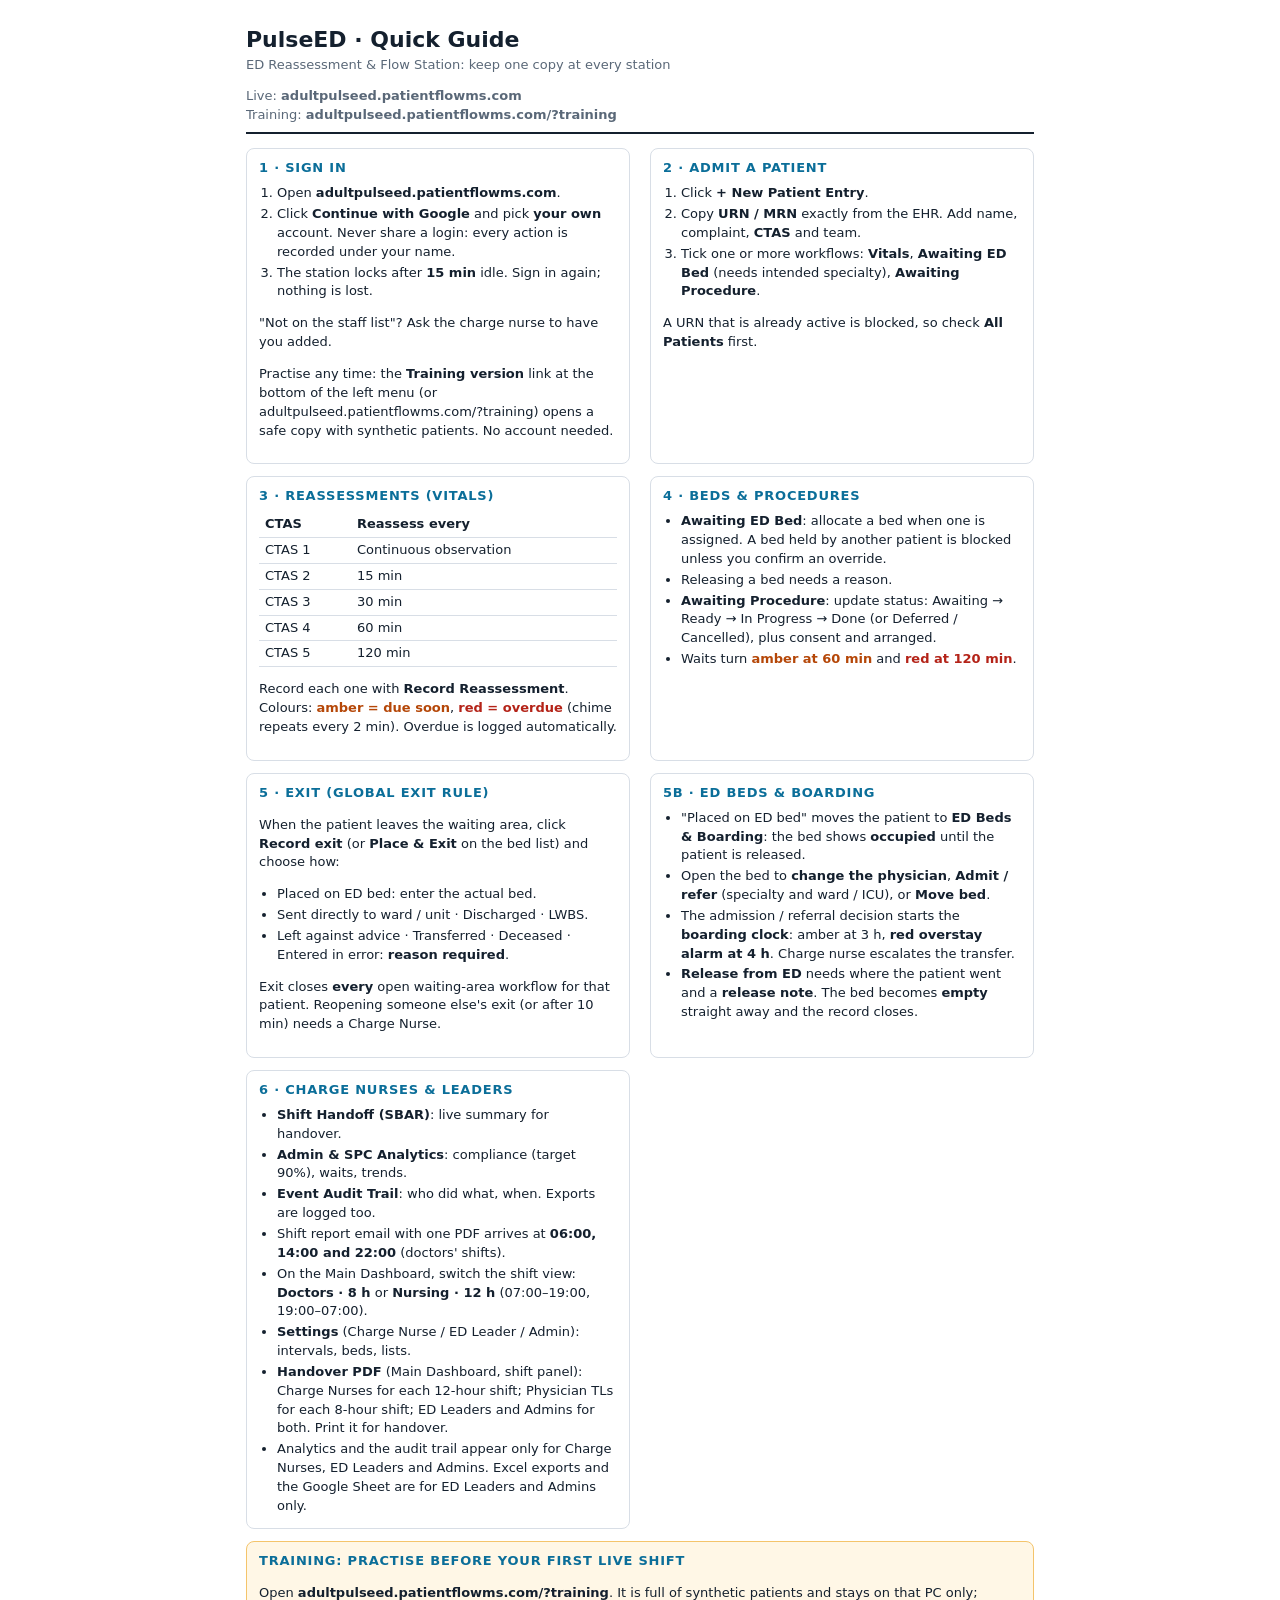
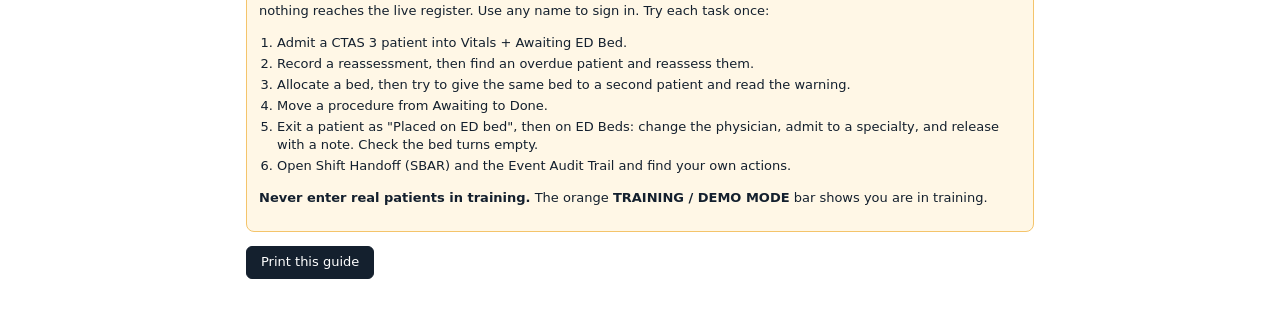
==== quick-guide.html @ 7cdae55a "Add files via upload" ====
<!doctype html>
<html lang="en">
<head>
<meta charset="utf-8">
<meta name="viewport" content="width=device-width, initial-scale=1">
<title>PulseED Quick Guide</title>
<style>
  :root { --ink: #14202e; --muted: #5a6878; --line: #d8dee6; --bg: #ffffff; --accent: #0b6e99; --red: #b42318; --amber: #b54708; --green: #067647; }
  * { box-sizing: border-box; }
  body { margin: 0; background: var(--bg); color: var(--ink); font: 13px/1.45 system-ui, -apple-system, "Segoe UI", Roboto, sans-serif; }
  .page { max-width: 820px; margin: 0 auto; padding: 24px 16px 32px; }
  header { display: flex; justify-content: space-between; align-items: flex-end; gap: 12px; border-bottom: 2px solid var(--ink); padding-bottom: 8px; margin-bottom: 14px; flex-wrap: wrap; }
  h1 { font-size: 22px; margin: 0; }
  header p { margin: 0; color: var(--muted); }
  h2 { font-size: 13px; text-transform: uppercase; letter-spacing: .06em; color: var(--accent); margin: 0 0 6px; }
  .grid { display: grid; grid-template-columns: 1fr 1fr; gap: 12px 20px; }
  section { border: 1px solid var(--line); border-radius: 8px; padding: 10px 12px; break-inside: avoid; }
  ol, ul { margin: 0; padding-left: 18px; }
  li { margin: 2px 0; }
  table { width: 100%; border-collapse: collapse; }
  td, th { text-align: left; padding: 3px 6px; border-bottom: 1px solid var(--line); vertical-align: top; }
  th { font-weight: 600; }
  .wide { grid-column: 1 / -1; }
  .red { color: var(--red); font-weight: 600; } .amber { color: var(--amber); font-weight: 600; } .green { color: var(--green); font-weight: 600; }
  .note { background: #fff7e6; border-color: #f4c46b; }
  .links a { color: var(--accent); }
  .print { margin-top: 14px; }
  button { font: inherit; padding: 6px 14px; border: 1px solid var(--ink); background: var(--ink); color: #fff; border-radius: 6px; cursor: pointer; }
  @media (max-width: 640px) { .grid { grid-template-columns: 1fr; } }
  @media print { .page { padding: 0; max-width: none; } .print { display: none; } body { font-size: 11.5px; } @page { size: A4; margin: 12mm; } }
</style>
</head>
<body>
<div class="page">
  <header>
    <div><h1>PulseED · Quick Guide</h1><p>ED Reassessment &amp; Flow Station: keep one copy at every station</p></div>
    <p class="links">Live: <b>adultpulseed.patientflowms.com</b><br>Training: <b>adultpulseed.patientflowms.com/?training</b></p>
  </header>

  <div class="grid">
    <section>
      <h2>1 · Sign in</h2>
      <ol>
        <li>Open <b>adultpulseed.patientflowms.com</b>.</li>
        <li>Click <b>Continue with Google</b> and pick <b>your own</b> account. Never share a login: every action is recorded under your name.</li>
        <li>The station locks after <b>15 min</b> idle. Sign in again; nothing is lost.</li>
      </ol>
      <p>"Not on the staff list"? Ask the charge nurse to have you added.</p>
      <p>Practise any time: the <b>Training version</b> link at the bottom of the left menu (or adultpulseed.patientflowms.com/?training) opens a safe copy with synthetic patients. No account needed.</p>
    </section>

    <section>
      <h2>2 · Admit a patient</h2>
      <ol>
        <li>Click <b>+ New Patient Entry</b>.</li>
        <li>Copy <b>URN / MRN</b> exactly from the EHR. Add name, complaint, <b>CTAS</b> and team.</li>
        <li>Tick one or more workflows: <b>Vitals</b>, <b>Awaiting ED Bed</b> (needs intended specialty), <b>Awaiting Procedure</b>.</li>
      </ol>
      <p>A URN that is already active is blocked, so check <b>All Patients</b> first.</p>
    </section>

    <section>
      <h2>3 · Reassessments (Vitals)</h2>
      <table>
        <tr><th>CTAS</th><th>Reassess every</th></tr>
        <tr><td>CTAS 1</td><td>Continuous observation</td></tr>
        <tr><td>CTAS 2</td><td>15 min</td></tr>
        <tr><td>CTAS 3</td><td>30 min</td></tr>
        <tr><td>CTAS 4</td><td>60 min</td></tr>
        <tr><td>CTAS 5</td><td>120 min</td></tr>
      </table>
      <p>Record each one with <b>Record Reassessment</b>. Colours: <span class="amber">amber = due soon</span>, <span class="red">red = overdue</span> (chime repeats every 2 min). Overdue is logged automatically.</p>
    </section>

    <section>
      <h2>4 · Beds &amp; procedures</h2>
      <ul>
        <li><b>Awaiting ED Bed</b>: allocate a bed when one is assigned. A bed held by another patient is blocked unless you confirm an override.</li>
        <li>Releasing a bed needs a reason.</li>
        <li><b>Awaiting Procedure</b>: update status: Awaiting → Ready → In Progress → Done (or Deferred / Cancelled), plus consent and arranged.</li>
        <li>Waits turn <span class="amber">amber at 60 min</span> and <span class="red">red at 120 min</span>.</li>
      </ul>
    </section>

    <section>
      <h2>5 · Exit (Global Exit Rule)</h2>
      <p>When the patient leaves the waiting area, click <b>Record exit</b> (or <b>Place &amp; Exit</b> on the bed list) and choose how:</p>
      <ul>
        <li>Placed on ED bed: enter the actual bed.</li>
        <li>Sent directly to ward / unit · Discharged · LWBS.</li>
        <li>Left against advice · Transferred · Deceased · Entered in error: <b>reason required</b>.</li>
      </ul>
      <p>Exit closes <b>every</b> open waiting-area workflow for that patient. Reopening someone else's exit (or after 10 min) needs a Charge Nurse.</p>
    </section>

    <section>
      <h2>5b · ED Beds &amp; Boarding</h2>
      <ul>
        <li>"Placed on ED bed" moves the patient to <b>ED Beds &amp; Boarding</b>: the bed shows <b>occupied</b> until the patient is released.</li>
        <li>Open the bed to <b>change the physician</b>, <b>Admit / refer</b> (specialty and ward / ICU), or <b>Move bed</b>.</li>
        <li>The admission / referral decision starts the <b>boarding clock</b>: amber at 3 h, <b>red overstay alarm at 4 h</b>. Charge nurse escalates the transfer.</li>
        <li><b>Release from ED</b> needs where the patient went and a <b>release note</b>. The bed becomes <b>empty</b> straight away and the record closes.</li>
      </ul>
    </section>

    <section>
      <h2>6 · Charge nurses &amp; leaders</h2>
      <ul>
        <li><b>Shift Handoff (SBAR)</b>: live summary for handover.</li>
        <li><b>Admin &amp; SPC Analytics</b>: compliance (target 90%), waits, trends.</li>
        <li><b>Event Audit Trail</b>: who did what, when. Exports are logged too.</li>
        <li>Shift report email with one PDF arrives at <b>06:00, 14:00 and 22:00</b> (doctors' shifts).</li>
        <li>On the Main Dashboard, switch the shift view: <b>Doctors · 8 h</b> or <b>Nursing · 12 h</b> (07:00–19:00, 19:00–07:00).</li>
        <li><b>Settings</b> (Charge Nurse / ED Leader / Admin): intervals, beds, lists.</li>
        <li><b>Handover PDF</b> (Main Dashboard, shift panel): Charge Nurses for each 12-hour shift; Physician TLs for each 8-hour shift; ED Leaders and Admins for both. Print it for handover.</li>
        <li>Analytics and the audit trail appear only for Charge Nurses, ED Leaders and Admins. Excel exports and the Google Sheet are for ED Leaders and Admins only.</li>
      </ul>
    </section>

    <section class="wide note">
      <h2>Training: practise before your first live shift</h2>
      <p>Open <b>adultpulseed.patientflowms.com/?training</b>. It is full of synthetic patients and stays on that PC only; nothing reaches the live register. Use any name to sign in. Try each task once:</p>
      <ol>
        <li>Admit a CTAS 3 patient into Vitals + Awaiting ED Bed.</li>
        <li>Record a reassessment, then find an overdue patient and reassess them.</li>
        <li>Allocate a bed, then try to give the same bed to a second patient and read the warning.</li>
        <li>Move a procedure from Awaiting to Done.</li>
        <li>Exit a patient as "Placed on ED bed", then on ED Beds: change the physician, admit to a specialty, and release with a note. Check the bed turns empty.</li>
        <li>Open Shift Handoff (SBAR) and the Event Audit Trail and find your own actions.</li>
      </ol>
      <p><b>Never enter real patients in training.</b> The orange <b>TRAINING / DEMO MODE</b> bar shows you are in training.</p>
    </section>
  </div>

  <div class="print"><button onclick="window.print()">Print this guide</button></div>
</div>
</body>
</html>
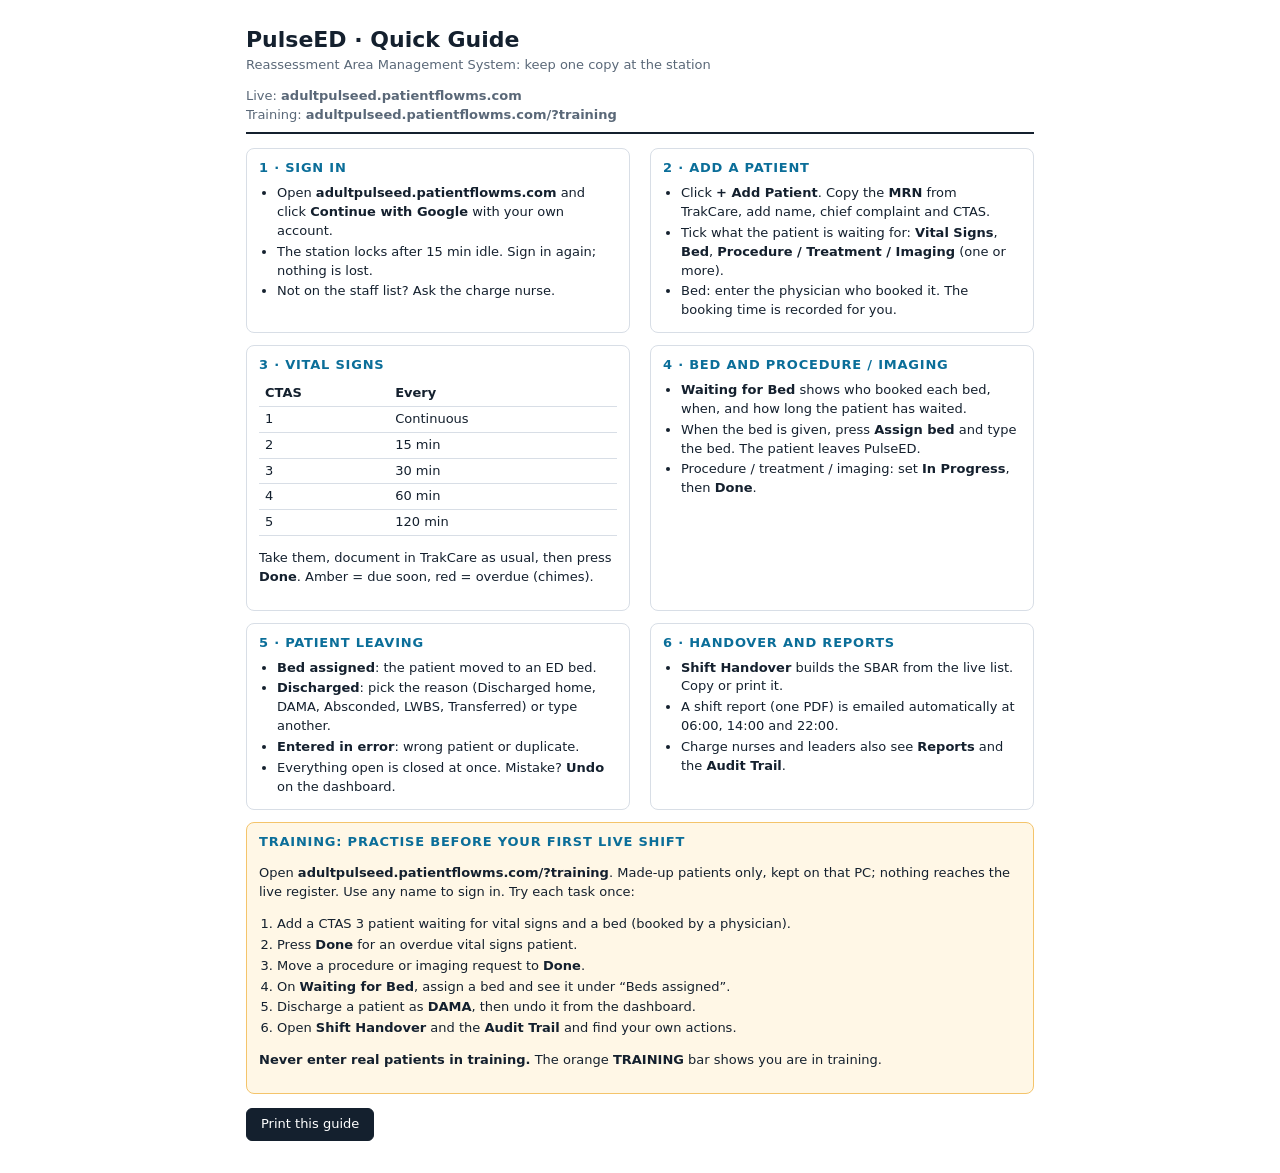
==== commit aa787873: "Release 20261109r: PulseED Reassessment Area" ====
--- a/quick-guide.html
+++ b/quick-guide.html
@@ -3,7 +3,7 @@
 <head>
 <meta charset="utf-8">
 <meta name="viewport" content="width=device-width, initial-scale=1">
-<title>PulseED Quick Guide</title>
+<title>PulseED Reassessment Area · Quick Guide</title>
 <style>
   :root { --ink: #14202e; --muted: #5a6878; --line: #d8dee6; --bg: #ffffff; --accent: #0b6e99; --red: #b42318; --amber: #b54708; --green: #067647; }
   * { box-sizing: border-box; }
@@ -33,102 +33,69 @@
 <body>
 <div class="page">
   <header>
-    <div><h1>PulseED · Quick Guide</h1><p>ED Reassessment &amp; Flow Station: keep one copy at every station</p></div>
+    <div><h1>PulseED · Quick Guide</h1><p>Reassessment Area Management System: keep one copy at the station</p></div>
     <p class="links">Live: <b>adultpulseed.patientflowms.com</b><br>Training: <b>adultpulseed.patientflowms.com/?training</b></p>
   </header>
 
   <div class="grid">
     <section>
       <h2>1 · Sign in</h2>
-      <ol>
-        <li>Open <b>adultpulseed.patientflowms.com</b>.</li>
-        <li>Click <b>Continue with Google</b> and pick <b>your own</b> account. Never share a login: every action is recorded under your name.</li>
-        <li>The station locks after <b>15 min</b> idle. Sign in again; nothing is lost.</li>
-      </ol>
-      <p>"Not on the staff list"? Ask the charge nurse to have you added.</p>
-      <p>Practise any time: the <b>Training version</b> link at the bottom of the left menu (or adultpulseed.patientflowms.com/?training) opens a safe copy with synthetic patients. No account needed.</p>
-    </section>
-
-    <section>
-      <h2>2 · Admit a patient</h2>
-      <ol>
-        <li>Click <b>+ New Patient Entry</b>.</li>
-        <li>Copy <b>URN / MRN</b> exactly from the EHR. Add name, complaint, <b>CTAS</b> and team.</li>
-        <li>Tick one or more workflows: <b>Vitals</b>, <b>Awaiting ED Bed</b> (needs intended specialty), <b>Awaiting Procedure</b>.</li>
-      </ol>
-      <p>A URN that is already active is blocked, so check <b>All Patients</b> first.</p>
-    </section>
-
-    <section>
-      <h2>3 · Reassessments (Vitals)</h2>
-      <table>
-        <tr><th>CTAS</th><th>Reassess every</th></tr>
-        <tr><td>CTAS 1</td><td>Continuous observation</td></tr>
-        <tr><td>CTAS 2</td><td>15 min</td></tr>
-        <tr><td>CTAS 3</td><td>30 min</td></tr>
-        <tr><td>CTAS 4</td><td>60 min</td></tr>
-        <tr><td>CTAS 5</td><td>120 min</td></tr>
-      </table>
-      <p>Record each one with <b>Record Reassessment</b>. Colours: <span class="amber">amber = due soon</span>, <span class="red">red = overdue</span> (chime repeats every 2 min). Overdue is logged automatically.</p>
-    </section>
-
-    <section>
-      <h2>4 · Beds &amp; procedures</h2>
       <ul>
-        <li><b>Awaiting ED Bed</b>: allocate a bed when one is assigned. A bed held by another patient is blocked unless you confirm an override.</li>
-        <li>Releasing a bed needs a reason.</li>
-        <li><b>Awaiting Procedure</b>: update status: Awaiting → Ready → In Progress → Done (or Deferred / Cancelled), plus consent and arranged.</li>
-        <li>Waits turn <span class="amber">amber at 60 min</span> and <span class="red">red at 120 min</span>.</li>
+        <li>Open <b>adultpulseed.patientflowms.com</b> and click <b>Continue with Google</b> with your own account.</li>
+        <li>The station locks after 15 min idle. Sign in again; nothing is lost.</li>
+        <li>Not on the staff list? Ask the charge nurse.</li>
       </ul>
     </section>
-
     <section>
-      <h2>5 · Exit (Global Exit Rule)</h2>
-      <p>When the patient leaves the waiting area, click <b>Record exit</b> (or <b>Place &amp; Exit</b> on the bed list) and choose how:</p>
+      <h2>2 · Add a patient</h2>
       <ul>
-        <li>Placed on ED bed: enter the actual bed.</li>
-        <li>Sent directly to ward / unit · Discharged · LWBS.</li>
-        <li>Left against advice · Transferred · Deceased · Entered in error: <b>reason required</b>.</li>
-      </ul>
-      <p>Exit closes <b>every</b> open waiting-area workflow for that patient. Reopening someone else's exit (or after 10 min) needs a Charge Nurse.</p>
-    </section>
-
-    <section>
-      <h2>5b · ED Beds &amp; Boarding</h2>
-      <ul>
-        <li>"Placed on ED bed" moves the patient to <b>ED Beds &amp; Boarding</b>: the bed shows <b>occupied</b> until the patient is released.</li>
-        <li>Open the bed to <b>change the physician</b>, <b>Admit / refer</b> (specialty and ward / ICU), or <b>Move bed</b>.</li>
-        <li>The admission / referral decision starts the <b>boarding clock</b>: amber at 3 h, <b>red overstay alarm at 4 h</b>. Charge nurse escalates the transfer.</li>
-        <li><b>Release from ED</b> needs where the patient went and a <b>release note</b>. The bed becomes <b>empty</b> straight away and the record closes.</li>
+        <li>Click <b>+ Add Patient</b>. Copy the <b>MRN</b> from TrakCare, add name, chief complaint and CTAS.</li>
+        <li>Tick what the patient is waiting for: <b>Vital Signs</b>, <b>Bed</b>, <b>Procedure / Treatment / Imaging</b> (one or more).</li>
+        <li>Bed: enter the physician who booked it. The booking time is recorded for you.</li>
       </ul>
     </section>
-
     <section>
-      <h2>6 · Charge nurses &amp; leaders</h2>
+      <h2>3 · Vital signs</h2>
+      <table><tr><th>CTAS</th><th>Every</th></tr><tr><td>1</td><td>Continuous</td></tr><tr><td>2</td><td>15 min</td></tr><tr><td>3</td><td>30 min</td></tr><tr><td>4</td><td>60 min</td></tr><tr><td>5</td><td>120 min</td></tr></table>
+      <p>Take them, document in TrakCare as usual, then press <b>Done</b>. Amber = due soon, red = overdue (chimes).</p>
+    </section>
+    <section>
+      <h2>4 · Bed and procedure / imaging</h2>
       <ul>
-        <li><b>Shift Handoff (SBAR)</b>: live summary for handover.</li>
-        <li><b>Admin &amp; SPC Analytics</b>: compliance (target 90%), waits, trends.</li>
-        <li><b>Event Audit Trail</b>: who did what, when. Exports are logged too.</li>
-        <li>Shift report email with one PDF arrives at <b>06:00, 14:00 and 22:00</b> (doctors' shifts).</li>
-        <li>On the Main Dashboard, switch the shift view: <b>Doctors · 8 h</b> or <b>Nursing · 12 h</b> (07:00–19:00, 19:00–07:00).</li>
-        <li><b>Settings</b> (Charge Nurse / ED Leader / Admin): intervals, beds, lists.</li>
-        <li><b>Handover PDF</b> (Main Dashboard, shift panel): Charge Nurses for each 12-hour shift; Physician TLs for each 8-hour shift; ED Leaders and Admins for both. Print it for handover.</li>
-        <li>Analytics and the audit trail appear only for Charge Nurses, ED Leaders and Admins. Excel exports and the Google Sheet are for ED Leaders and Admins only.</li>
+        <li><b>Waiting for Bed</b> shows who booked each bed, when, and how long the patient has waited.</li>
+        <li>When the bed is given, press <b>Assign bed</b> and type the bed. The patient leaves PulseED.</li>
+        <li>Procedure / treatment / imaging: set <b>In Progress</b>, then <b>Done</b>.</li>
       </ul>
     </section>
-
+    <section>
+      <h2>5 · Patient leaving</h2>
+      <ul>
+        <li><b>Bed assigned</b>: the patient moved to an ED bed.</li>
+        <li><b>Discharged</b>: pick the reason (Discharged home, DAMA, Absconded, LWBS, Transferred) or type another.</li>
+        <li><b>Entered in error</b>: wrong patient or duplicate.</li>
+        <li>Everything open is closed at once. Mistake? <b>Undo</b> on the dashboard.</li>
+      </ul>
+    </section>
+    <section>
+      <h2>6 · Handover and reports</h2>
+      <ul>
+        <li><b>Shift Handover</b> builds the SBAR from the live list. Copy or print it.</li>
+        <li>A shift report (one PDF) is emailed automatically at 06:00, 14:00 and 22:00.</li>
+        <li>Charge nurses and leaders also see <b>Reports</b> and the <b>Audit Trail</b>.</li>
+      </ul>
+    </section>
     <section class="wide note">
       <h2>Training: practise before your first live shift</h2>
-      <p>Open <b>adultpulseed.patientflowms.com/?training</b>. It is full of synthetic patients and stays on that PC only; nothing reaches the live register. Use any name to sign in. Try each task once:</p>
+      <p>Open <b>adultpulseed.patientflowms.com/?training</b>. Made-up patients only, kept on that PC; nothing reaches the live register. Use any name to sign in. Try each task once:</p>
       <ol>
-        <li>Admit a CTAS 3 patient into Vitals + Awaiting ED Bed.</li>
-        <li>Record a reassessment, then find an overdue patient and reassess them.</li>
-        <li>Allocate a bed, then try to give the same bed to a second patient and read the warning.</li>
-        <li>Move a procedure from Awaiting to Done.</li>
-        <li>Exit a patient as "Placed on ED bed", then on ED Beds: change the physician, admit to a specialty, and release with a note. Check the bed turns empty.</li>
-        <li>Open Shift Handoff (SBAR) and the Event Audit Trail and find your own actions.</li>
+        <li>Add a CTAS 3 patient waiting for vital signs and a bed (booked by a physician).</li>
+        <li>Press <b>Done</b> for an overdue vital signs patient.</li>
+        <li>Move a procedure or imaging request to <b>Done</b>.</li>
+        <li>On <b>Waiting for Bed</b>, assign a bed and see it under “Beds assigned”.</li>
+        <li>Discharge a patient as <b>DAMA</b>, then undo it from the dashboard.</li>
+        <li>Open <b>Shift Handover</b> and the <b>Audit Trail</b> and find your own actions.</li>
       </ol>
-      <p><b>Never enter real patients in training.</b> The orange <b>TRAINING / DEMO MODE</b> bar shows you are in training.</p>
+      <p><b>Never enter real patients in training.</b> The orange <b>TRAINING</b> bar shows you are in training.</p>
     </section>
   </div>
 
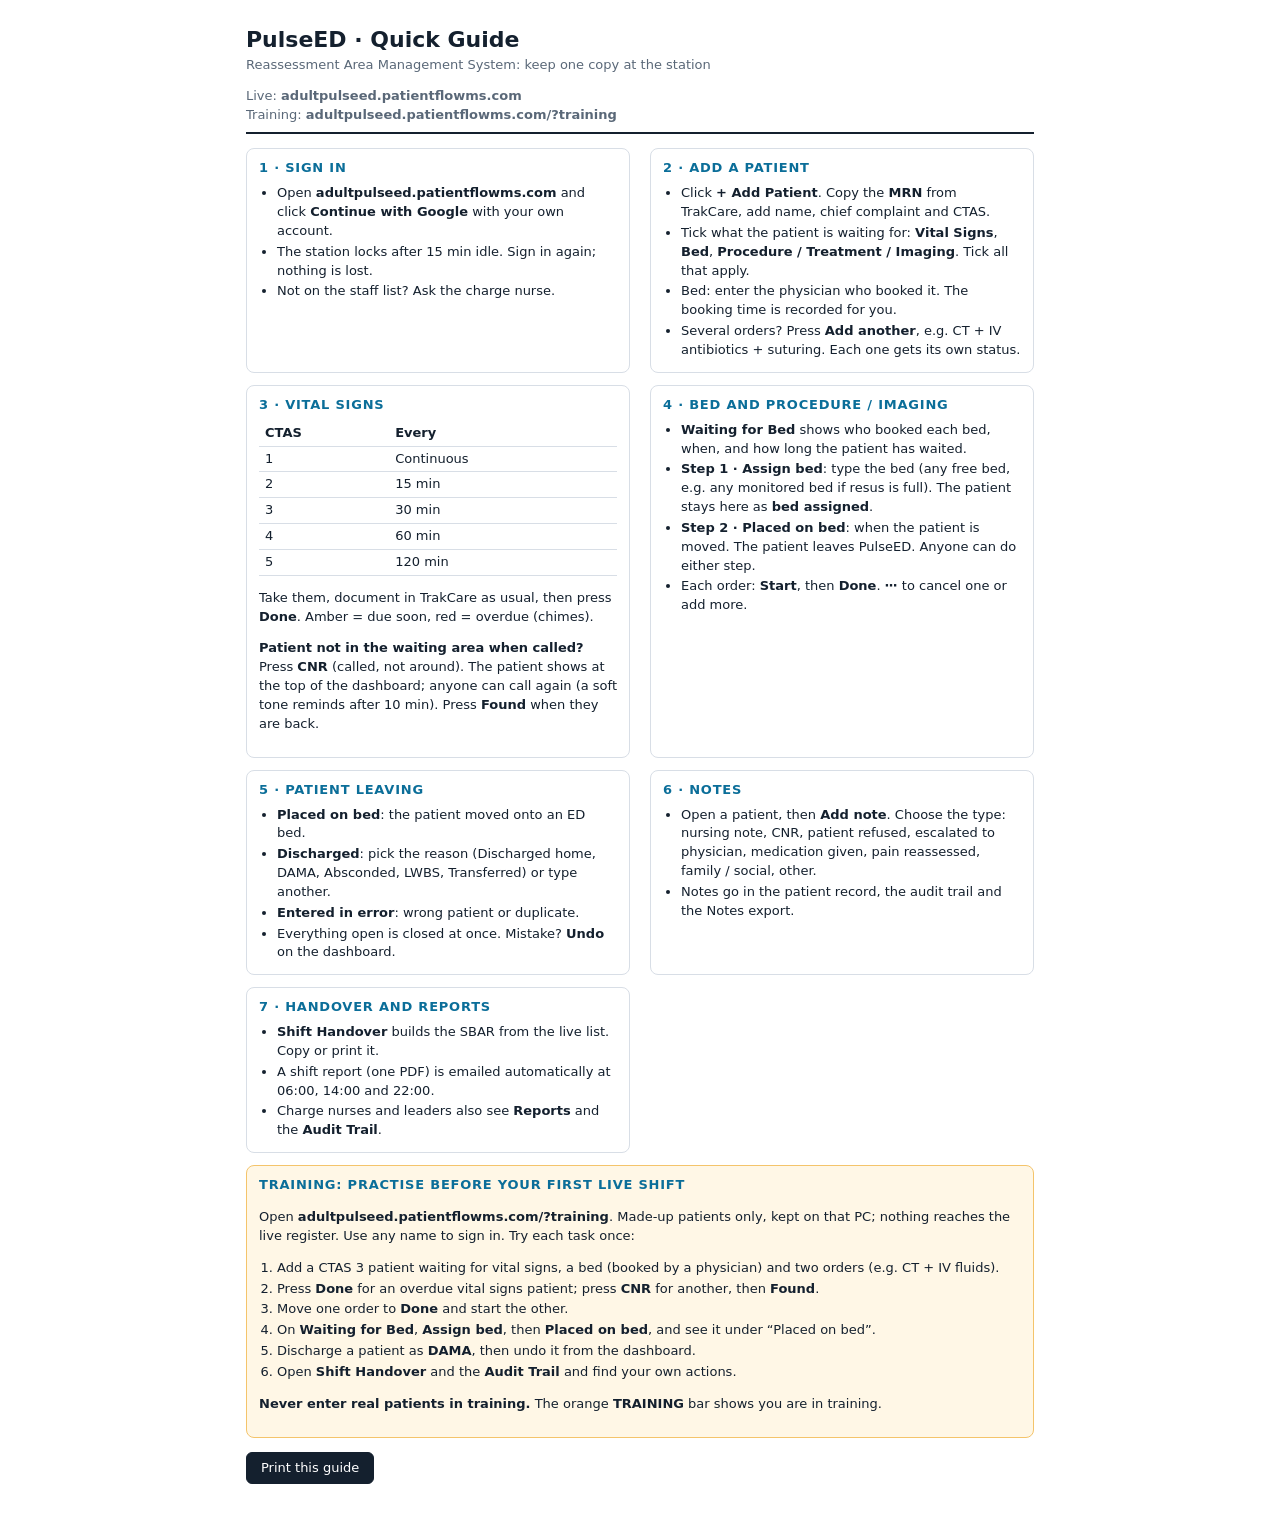
==== commit 1b2b1363: "Release 20261112b and quick guide" ====
--- a/quick-guide.html
+++ b/quick-guide.html
@@ -50,34 +50,44 @@
       <h2>2 · Add a patient</h2>
       <ul>
         <li>Click <b>+ Add Patient</b>. Copy the <b>MRN</b> from TrakCare, add name, chief complaint and CTAS.</li>
-        <li>Tick what the patient is waiting for: <b>Vital Signs</b>, <b>Bed</b>, <b>Procedure / Treatment / Imaging</b> (one or more).</li>
+        <li>Tick what the patient is waiting for: <b>Vital Signs</b>, <b>Bed</b>, <b>Procedure / Treatment / Imaging</b>. Tick all that apply.</li>
         <li>Bed: enter the physician who booked it. The booking time is recorded for you.</li>
+        <li>Several orders? Press <b>Add another</b>, e.g. CT + IV antibiotics + suturing. Each one gets its own status.</li>
       </ul>
     </section>
     <section>
       <h2>3 · Vital signs</h2>
       <table><tr><th>CTAS</th><th>Every</th></tr><tr><td>1</td><td>Continuous</td></tr><tr><td>2</td><td>15 min</td></tr><tr><td>3</td><td>30 min</td></tr><tr><td>4</td><td>60 min</td></tr><tr><td>5</td><td>120 min</td></tr></table>
       <p>Take them, document in TrakCare as usual, then press <b>Done</b>. Amber = due soon, red = overdue (chimes).</p>
+      <p><b>Patient not in the waiting area when called?</b> Press <b>CNR</b> (called, not around). The patient shows at the top of the dashboard; anyone can call again (a soft tone reminds after 10 min). Press <b>Found</b> when they are back.</p>
     </section>
     <section>
       <h2>4 · Bed and procedure / imaging</h2>
       <ul>
         <li><b>Waiting for Bed</b> shows who booked each bed, when, and how long the patient has waited.</li>
-        <li>When the bed is given, press <b>Assign bed</b> and type the bed. The patient leaves PulseED.</li>
-        <li>Procedure / treatment / imaging: set <b>In Progress</b>, then <b>Done</b>.</li>
+        <li><b>Step 1 · Assign bed</b>: type the bed (any free bed, e.g. any monitored bed if resus is full). The patient stays here as <b>bed assigned</b>.</li>
+        <li><b>Step 2 · Placed on bed</b>: when the patient is moved. The patient leaves PulseED. Anyone can do either step.</li>
+        <li>Each order: <b>Start</b>, then <b>Done</b>. <b>⋯</b> to cancel one or add more.</li>
       </ul>
     </section>
     <section>
       <h2>5 · Patient leaving</h2>
       <ul>
-        <li><b>Bed assigned</b>: the patient moved to an ED bed.</li>
+        <li><b>Placed on bed</b>: the patient moved onto an ED bed.</li>
         <li><b>Discharged</b>: pick the reason (Discharged home, DAMA, Absconded, LWBS, Transferred) or type another.</li>
         <li><b>Entered in error</b>: wrong patient or duplicate.</li>
         <li>Everything open is closed at once. Mistake? <b>Undo</b> on the dashboard.</li>
       </ul>
     </section>
     <section>
-      <h2>6 · Handover and reports</h2>
+      <h2>6 · Notes</h2>
+      <ul>
+        <li>Open a patient, then <b>Add note</b>. Choose the type: nursing note, CNR, patient refused, escalated to physician, medication given, pain reassessed, family / social, other.</li>
+        <li>Notes go in the patient record, the audit trail and the Notes export.</li>
+      </ul>
+    </section>
+    <section>
+      <h2>7 · Handover and reports</h2>
       <ul>
         <li><b>Shift Handover</b> builds the SBAR from the live list. Copy or print it.</li>
         <li>A shift report (one PDF) is emailed automatically at 06:00, 14:00 and 22:00.</li>
@@ -88,10 +98,10 @@
       <h2>Training: practise before your first live shift</h2>
       <p>Open <b>adultpulseed.patientflowms.com/?training</b>. Made-up patients only, kept on that PC; nothing reaches the live register. Use any name to sign in. Try each task once:</p>
       <ol>
-        <li>Add a CTAS 3 patient waiting for vital signs and a bed (booked by a physician).</li>
-        <li>Press <b>Done</b> for an overdue vital signs patient.</li>
-        <li>Move a procedure or imaging request to <b>Done</b>.</li>
-        <li>On <b>Waiting for Bed</b>, assign a bed and see it under “Beds assigned”.</li>
+        <li>Add a CTAS 3 patient waiting for vital signs, a bed (booked by a physician) and two orders (e.g. CT + IV fluids).</li>
+        <li>Press <b>Done</b> for an overdue vital signs patient; press <b>CNR</b> for another, then <b>Found</b>.</li>
+        <li>Move one order to <b>Done</b> and start the other.</li>
+        <li>On <b>Waiting for Bed</b>, <b>Assign bed</b>, then <b>Placed on bed</b>, and see it under “Placed on bed”.</li>
         <li>Discharge a patient as <b>DAMA</b>, then undo it from the dashboard.</li>
         <li>Open <b>Shift Handover</b> and the <b>Audit Trail</b> and find your own actions.</li>
       </ol>
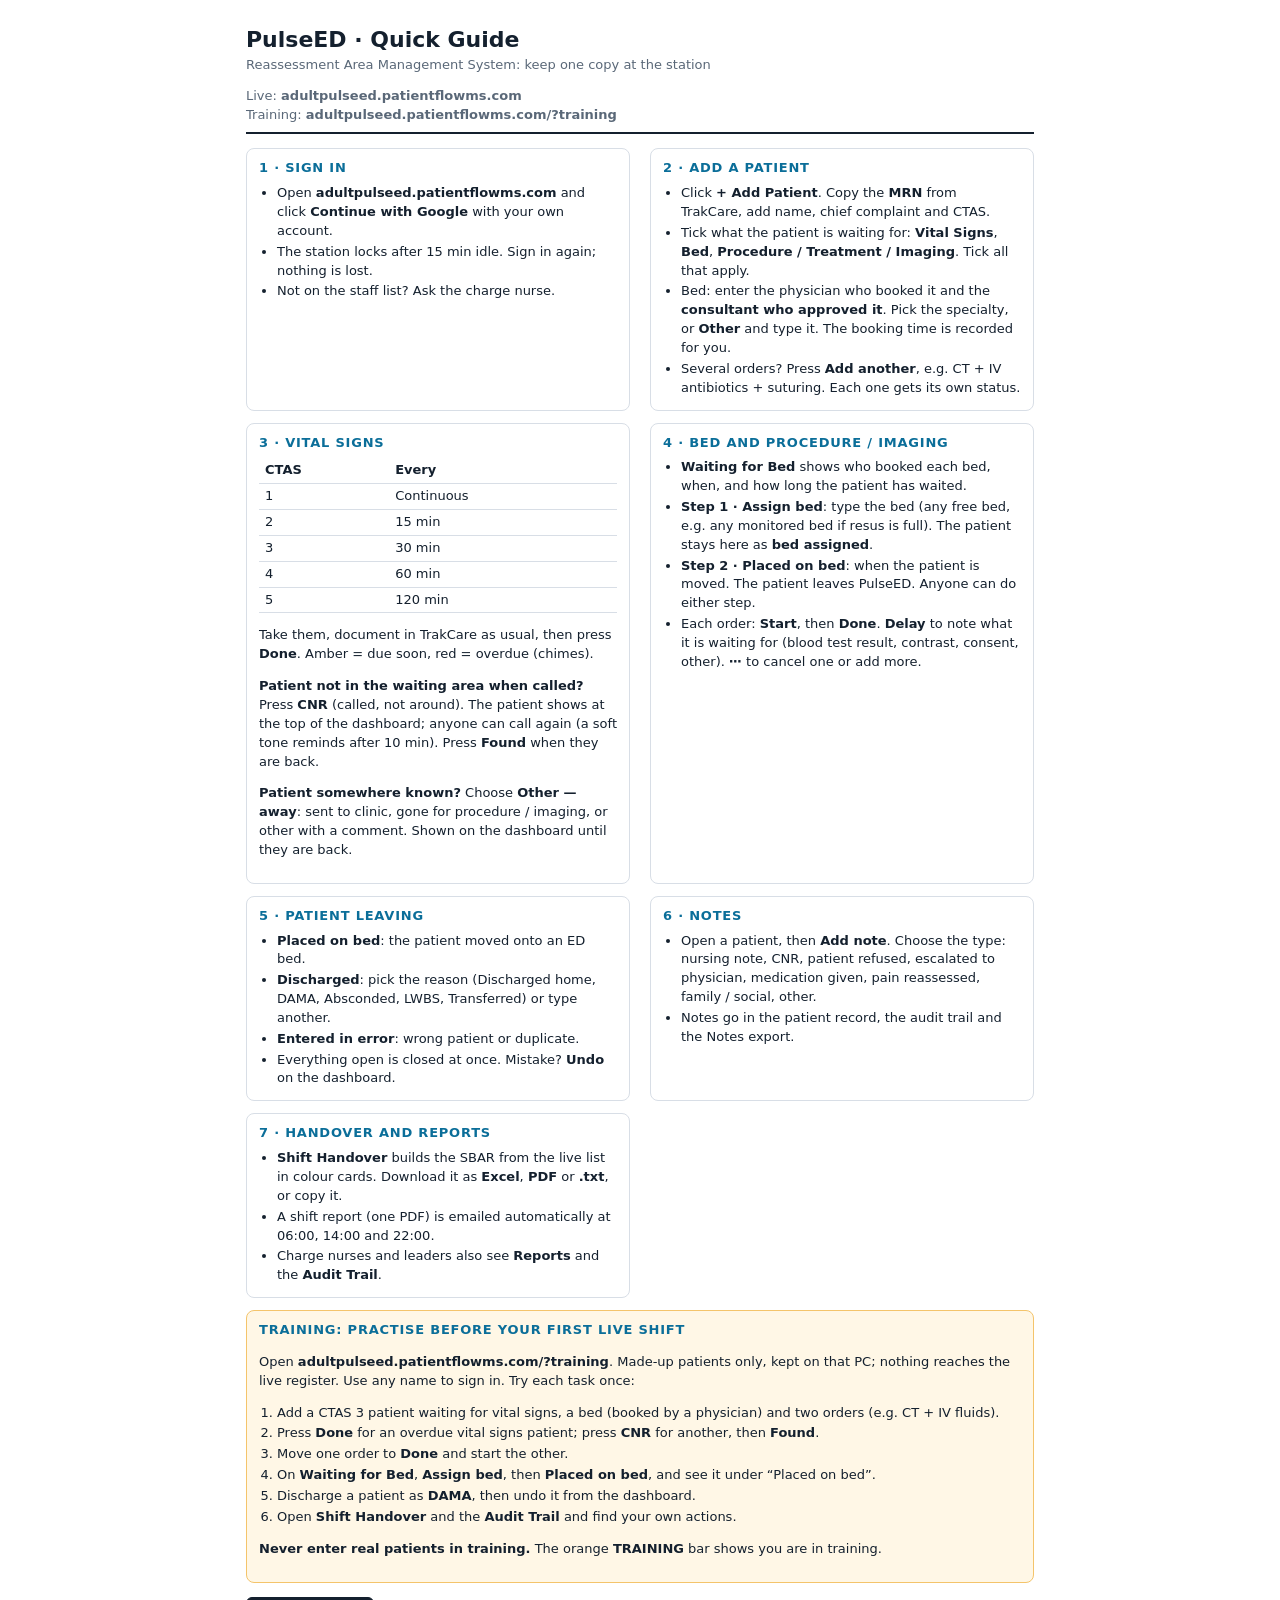
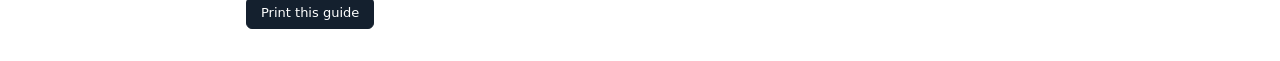
==== commit b9067844: "Release 20261117a and quick guide" ====
--- a/quick-guide.html
+++ b/quick-guide.html
@@ -51,7 +51,7 @@
       <ul>
         <li>Click <b>+ Add Patient</b>. Copy the <b>MRN</b> from TrakCare, add name, chief complaint and CTAS.</li>
         <li>Tick what the patient is waiting for: <b>Vital Signs</b>, <b>Bed</b>, <b>Procedure / Treatment / Imaging</b>. Tick all that apply.</li>
-        <li>Bed: enter the physician who booked it. The booking time is recorded for you.</li>
+        <li>Bed: enter the physician who booked it and the <b>consultant who approved it</b>. Pick the specialty, or <b>Other</b> and type it. The booking time is recorded for you.</li>
         <li>Several orders? Press <b>Add another</b>, e.g. CT + IV antibiotics + suturing. Each one gets its own status.</li>
       </ul>
     </section>
@@ -60,6 +60,7 @@
       <table><tr><th>CTAS</th><th>Every</th></tr><tr><td>1</td><td>Continuous</td></tr><tr><td>2</td><td>15 min</td></tr><tr><td>3</td><td>30 min</td></tr><tr><td>4</td><td>60 min</td></tr><tr><td>5</td><td>120 min</td></tr></table>
       <p>Take them, document in TrakCare as usual, then press <b>Done</b>. Amber = due soon, red = overdue (chimes).</p>
       <p><b>Patient not in the waiting area when called?</b> Press <b>CNR</b> (called, not around). The patient shows at the top of the dashboard; anyone can call again (a soft tone reminds after 10 min). Press <b>Found</b> when they are back.</p>
+      <p><b>Patient somewhere known?</b> Choose <b>Other — away</b>: sent to clinic, gone for procedure / imaging, or other with a comment. Shown on the dashboard until they are back.</p>
     </section>
     <section>
       <h2>4 · Bed and procedure / imaging</h2>
@@ -67,7 +68,7 @@
         <li><b>Waiting for Bed</b> shows who booked each bed, when, and how long the patient has waited.</li>
         <li><b>Step 1 · Assign bed</b>: type the bed (any free bed, e.g. any monitored bed if resus is full). The patient stays here as <b>bed assigned</b>.</li>
         <li><b>Step 2 · Placed on bed</b>: when the patient is moved. The patient leaves PulseED. Anyone can do either step.</li>
-        <li>Each order: <b>Start</b>, then <b>Done</b>. <b>⋯</b> to cancel one or add more.</li>
+        <li>Each order: <b>Start</b>, then <b>Done</b>. <b>Delay</b> to note what it is waiting for (blood test result, contrast, consent, other). <b>⋯</b> to cancel one or add more.</li>
       </ul>
     </section>
     <section>
@@ -89,7 +90,7 @@
     <section>
       <h2>7 · Handover and reports</h2>
       <ul>
-        <li><b>Shift Handover</b> builds the SBAR from the live list. Copy or print it.</li>
+        <li><b>Shift Handover</b> builds the SBAR from the live list in colour cards. Download it as <b>Excel</b>, <b>PDF</b> or <b>.txt</b>, or copy it.</li>
         <li>A shift report (one PDF) is emailed automatically at 06:00, 14:00 and 22:00.</li>
         <li>Charge nurses and leaders also see <b>Reports</b> and the <b>Audit Trail</b>.</li>
       </ul>
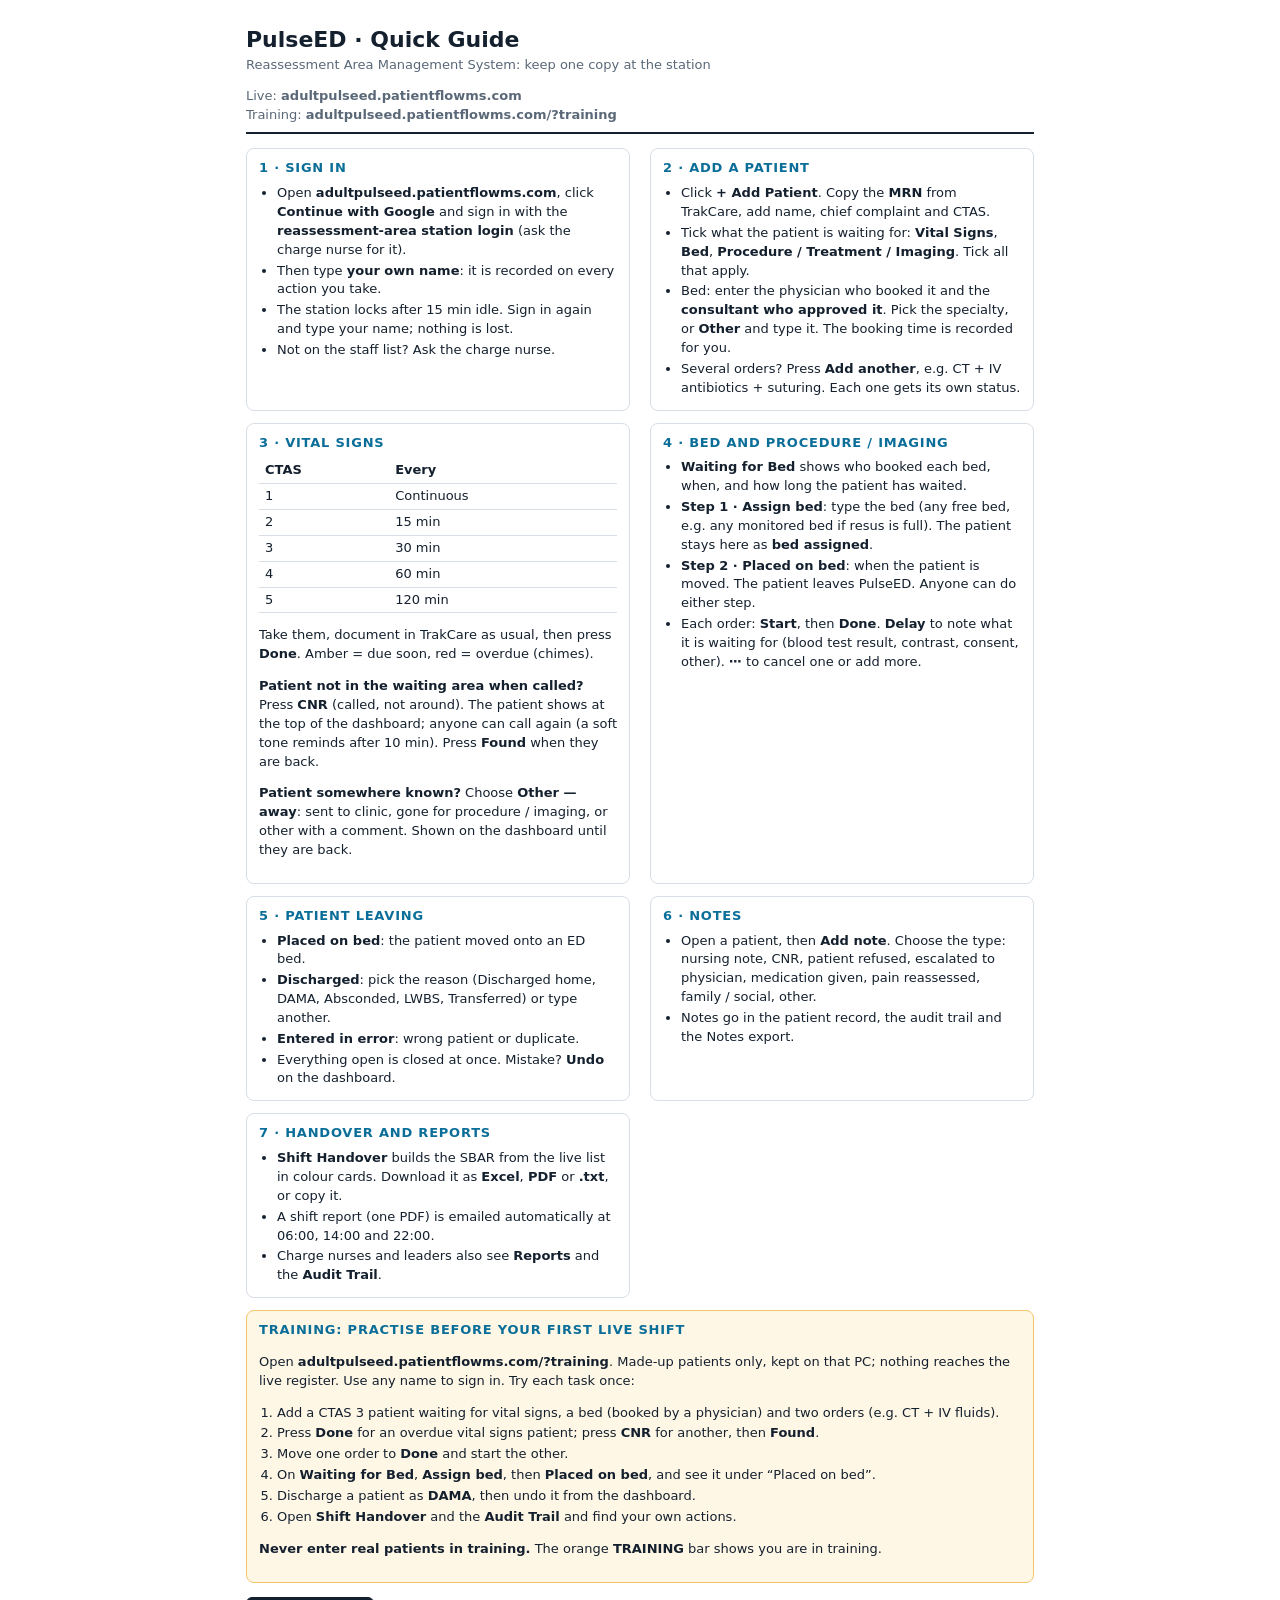
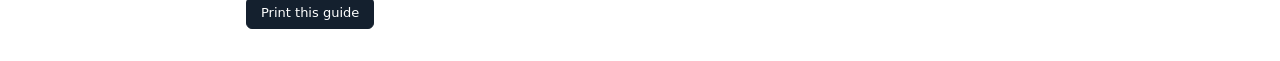
==== commit a6ae7a78: "Quick guide: station login sign-in" ====
--- a/quick-guide.html
+++ b/quick-guide.html
@@ -41,8 +41,9 @@
     <section>
       <h2>1 · Sign in</h2>
       <ul>
-        <li>Open <b>adultpulseed.patientflowms.com</b> and click <b>Continue with Google</b> with your own account.</li>
-        <li>The station locks after 15 min idle. Sign in again; nothing is lost.</li>
+        <li>Open <b>adultpulseed.patientflowms.com</b>, click <b>Continue with Google</b> and sign in with the <b>reassessment-area station login</b> (ask the charge nurse for it).</li>
+        <li>Then type <b>your own name</b>: it is recorded on every action you take.</li>
+        <li>The station locks after 15 min idle. Sign in again and type your name; nothing is lost.</li>
         <li>Not on the staff list? Ask the charge nurse.</li>
       </ul>
     </section>
